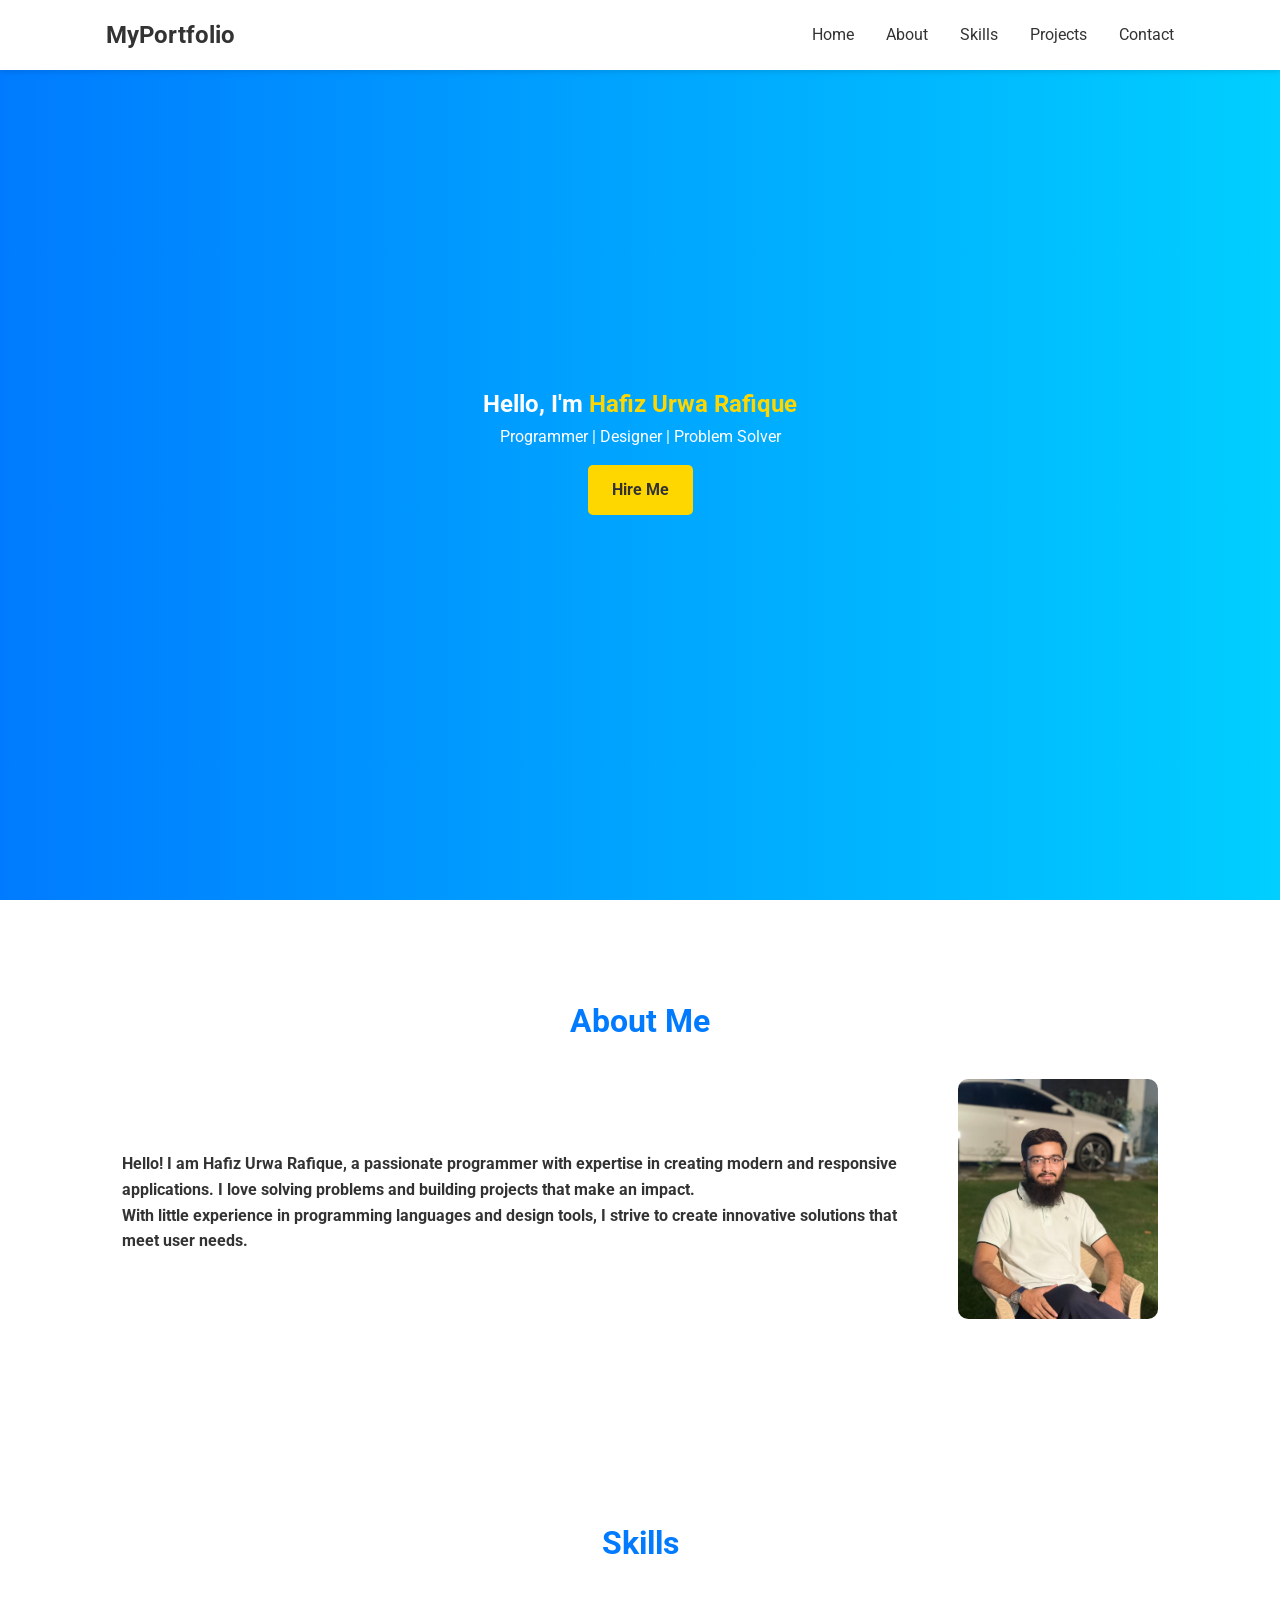
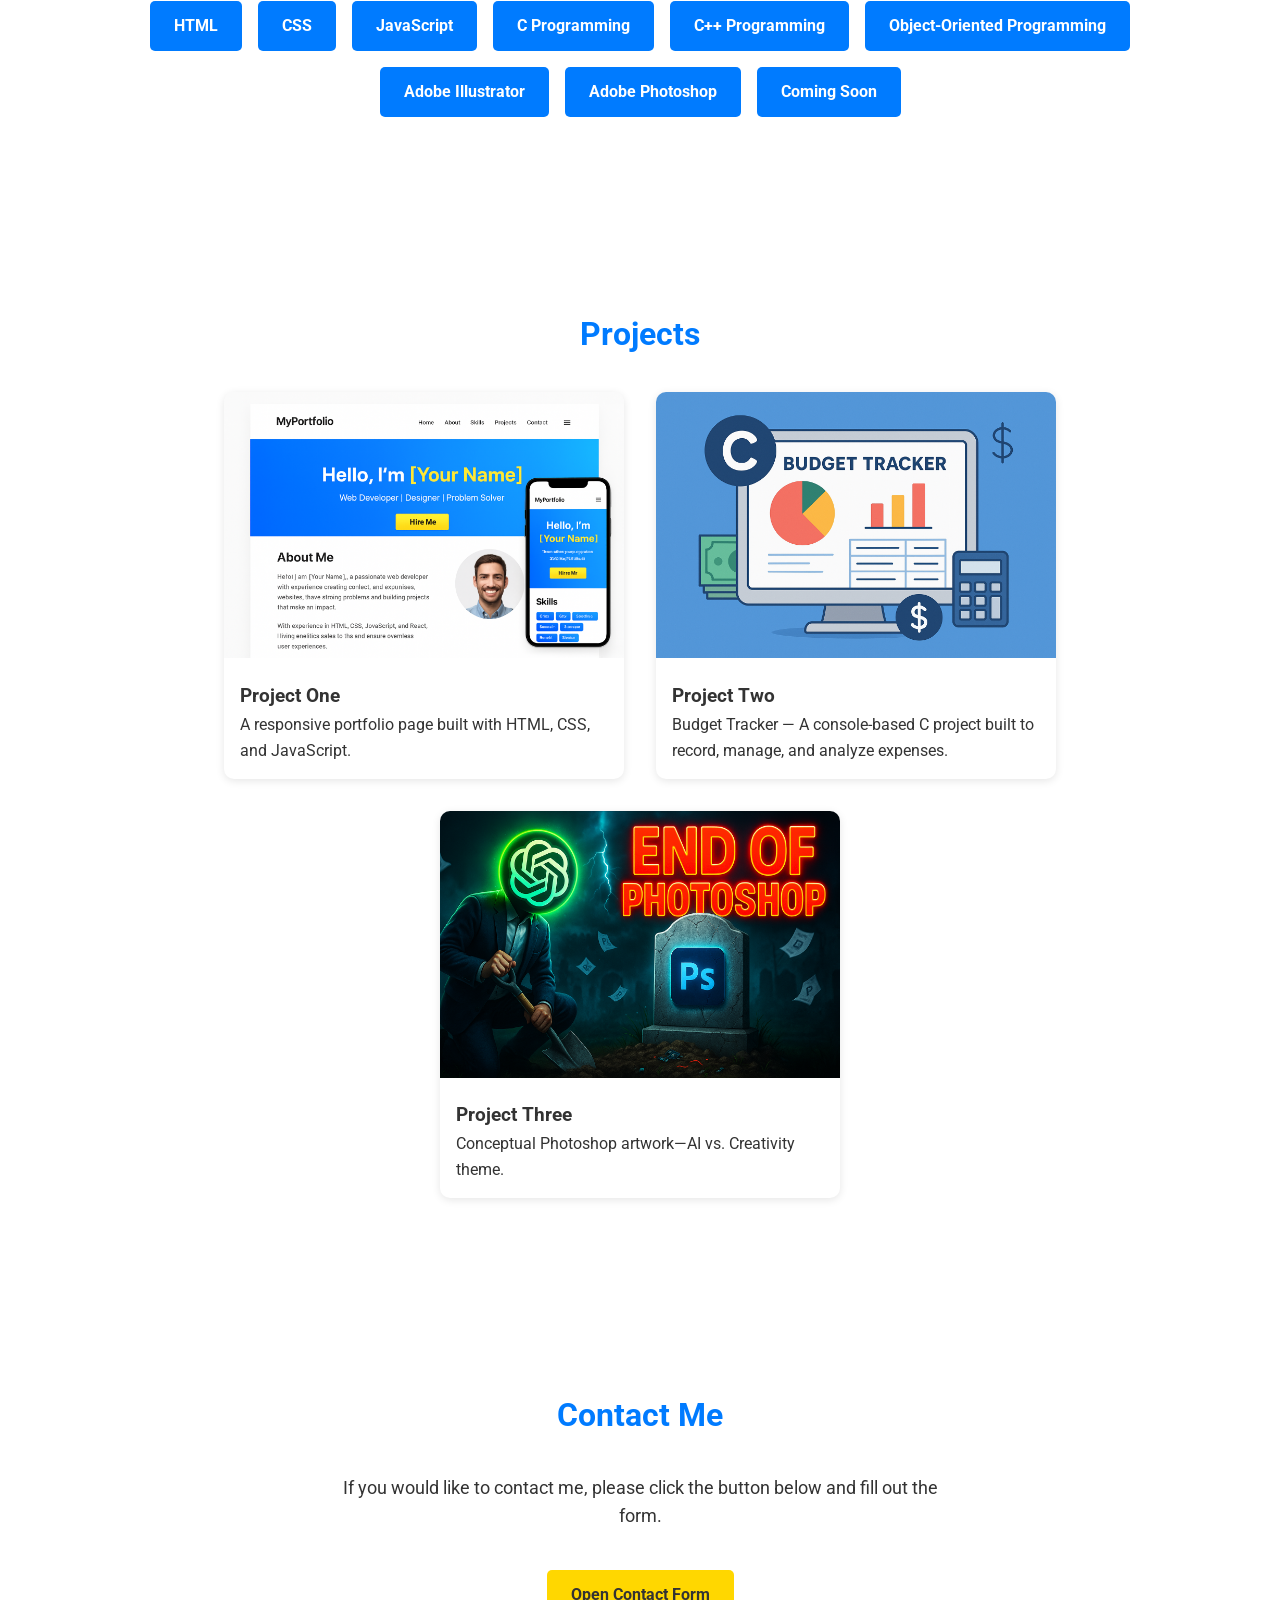
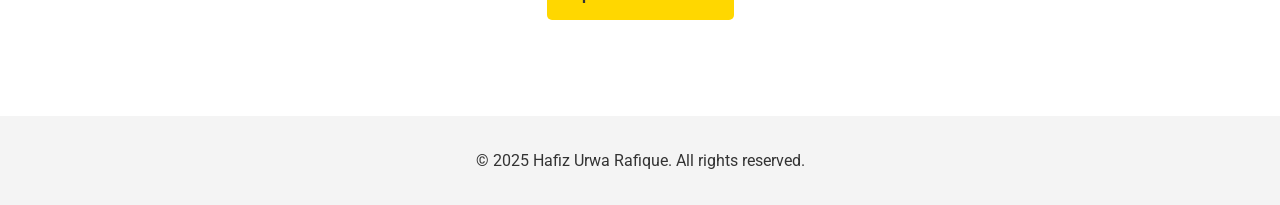
==== index.html @ f4ac1303 "Add files via upload" ====
<!DOCTYPE html>
<html lang="en">
<head>
<meta charset="UTF-8">
<meta name="viewport" content="width=device-width, initial-scale=1.0">
<title>My Portfolio</title>

<link rel="stylesheet" href="style.css">

<link href="https://fonts.googleapis.com/css2?family=Roboto:wght@400;700&display=swap" rel="stylesheet">

</head>
<body>

<header>
<nav>

<div class="logo">MyPortfolio</div>

<ul class="nav-links">
<li><a href="#home">Home</a></li>
<li><a href="#about">About</a></li>
<li><a href="#skills">Skills</a></li>
<li><a href="#projects">Projects</a></li>
<li><a href="#contact">Contact</a></li>
</ul>

<div class="hamburger">
<div></div>
<div></div>
<div></div>
</div>

</nav>
</header>


<section id="home" class="hero">

<div class="hero-content">

<h1>Hello, I'm <span>Hafiz Urwa Rafique</span></h1>

<p>Programmer | Designer | Problem Solver</p>

<a href="https://forms.gle/9fdmgHAtvNKxia2K9" target="_blank" class="btn">Hire Me</a>

</div>

</section>



<section id="about" class="section">

<h2>About Me</h2>

<div class="about-container">

<div class="about-text">

<p><b>Hello! I am Hafiz Urwa Rafique, a passionate programmer with expertise in creating modern and responsive applications. I love solving problems and building projects that make an impact.</b></p>

<p><b>With little experience in programming languages and design tools, I strive to create innovative solutions that meet user needs.</b></p>

</div>

<div class="about-image">

<img src="My pic.jpg" alt="Your Photo">

</div>

</div>

</section>



<section id="skills" class="section">

<h2>Skills</h2>

<div class="skills-container">

<div class="skill">HTML</div>
<div class="skill">CSS</div>
<div class="skill">JavaScript</div>
<div class="skill">C Programming</div>
<div class="skill">C++ Programming</div>
<div class="skill">Object-Oriented Programming</div>
<div class="skill">Adobe Illustrator</div>
<div class="skill">Adobe Photoshop</div>
<div class="skill">Coming Soon</div>

</div>

</section>



<section id="projects" class="section">

<h2>Projects</h2>

<div class="projects-container">

<div class="project-card">

<img src="project one.png" alt="Project 1">

<div class="project-info">

<h3>Project One</h3>

<p>A responsive portfolio page built with HTML, CSS, and JavaScript.</p>

</div>

</div>


<div class="project-card">

<img src="project two.png" alt="Project 2">

<div class="project-info">

<h3>Project Two</h3>

<p>Budget Tracker — A console-based C project built to record, manage, and analyze expenses.</p>

</div>

</div>


<div class="project-card">

<img src="End Of Photoshop.png" alt="Project 3">

<div class="project-info">

<h3>Project Three</h3>

<p>Conceptual Photoshop artwork—AI vs. Creativity theme.</p>

</div>

</div>

</div>

</section>



<section id="contact" class="section">

<h2>Contact Me</h2>

<div class="contact-container">

<p>If you would like to contact me, please click the button below and fill out the form.</p>

<a href="https://forms.gle/9fdmgHAtvNKxia2K9" target="_blank" class="btn">Open Contact Form</a>

</div>

</section>



<footer>

<p>&copy; 2025 Hafiz Urwa Rafique. All rights reserved.</p>

</footer>

<script src="script.js"></script>

</body>
</html>
---- style.css ----
*{
margin:0;
padding:0;
box-sizing:border-box;
scroll-behavior:smooth;
}

body{
font-family:'Roboto',sans-serif;
line-height:1.6;
color:#333;
}


header{
position:fixed;
width:100%;
background:#fff;
box-shadow:0 2px 5px rgba(0,0,0,0.1);
z-index:1000;
}

nav{
display:flex;
justify-content:space-between;
align-items:center;
max-width:1100px;
margin:auto;
padding:1rem;
}

.logo{
font-weight:bold;
font-size:1.5rem;
}

.nav-links{
list-style:none;
display:flex;
}

.nav-links li{
margin-left:2rem;
}

.nav-links a{
text-decoration:none;
color:#333;
transition:0.3s;
}

.nav-links a:hover{
color:#007BFF;
}



.hamburger{
display:none;
flex-direction:column;
cursor:pointer;
}

.hamburger div{
width:25px;
height:3px;
background:#333;
margin:4px;
}



.hero{
height:100vh;
background:linear-gradient(to right,#007BFF,#00CFFF);
display:flex;
justify-content:center;
align-items:center;
color:#fff;
text-align:center;
}

.hero h1 span{
color:#FFD700;
}

.btn{
display:inline-block;
margin-top:1rem;
padding:0.75rem 1.5rem;
background:#FFD700;
color:#333;
text-decoration:none;
font-weight:bold;
border-radius:5px;
transition:0.3s;
}

.btn:hover{
background:#FFC107;
}



.section{
padding:6rem 2rem;
max-width:1100px;
margin:auto;
}

.section h2{
text-align:center;
margin-bottom:2rem;
font-size:2rem;
color:#007BFF;
}



.about-container{
display:flex;
flex-wrap:wrap;
gap:2rem;
align-items:center;
}

.about-text{
flex:1;
}

.about-image img{
max-width:200px;
width:100%;
height:auto;
border-radius:10px;
}



.skills-container{
display:flex;
flex-wrap:wrap;
gap:1rem;
justify-content:center;
}

.skill{
background:#007BFF;
color:#fff;
padding:0.75rem 1.5rem;
border-radius:5px;
font-weight:bold;
}



.projects-container{
display:flex;
flex-wrap:wrap;
gap:2rem;
justify-content:center;
}

.project-card{
background:#fff;
border-radius:10px;
box-shadow:0 2px 8px rgba(0,0,0,0.1);
overflow:hidden;
max-width:400px;
transition:transform 0.3s;
}

.project-card:hover{
transform:translateY(-5px);
}

.project-card img{
width:100%;
}

.project-info{
padding:1rem;
}



.contact-container{
text-align:center;
max-width:600px;
margin:auto;
}

.contact-container p{
margin-bottom:1.5rem;
font-size:1.1rem;
}



footer{
text-align:center;
padding:2rem;
background:#f4f4f4;
}



@media(max-width:768px){

.about-container{
flex-direction:column;
}

.nav-links{
position:fixed;
right:-100%;
top:0;
height:100%;
background:#fff;
flex-direction:column;
width:60%;
padding-top:4rem;
transition:0.3s;
}

.nav-links li{
margin:2rem 0;
}

.nav-active{
right:0;
}

.hamburger{
display:flex;
}

}
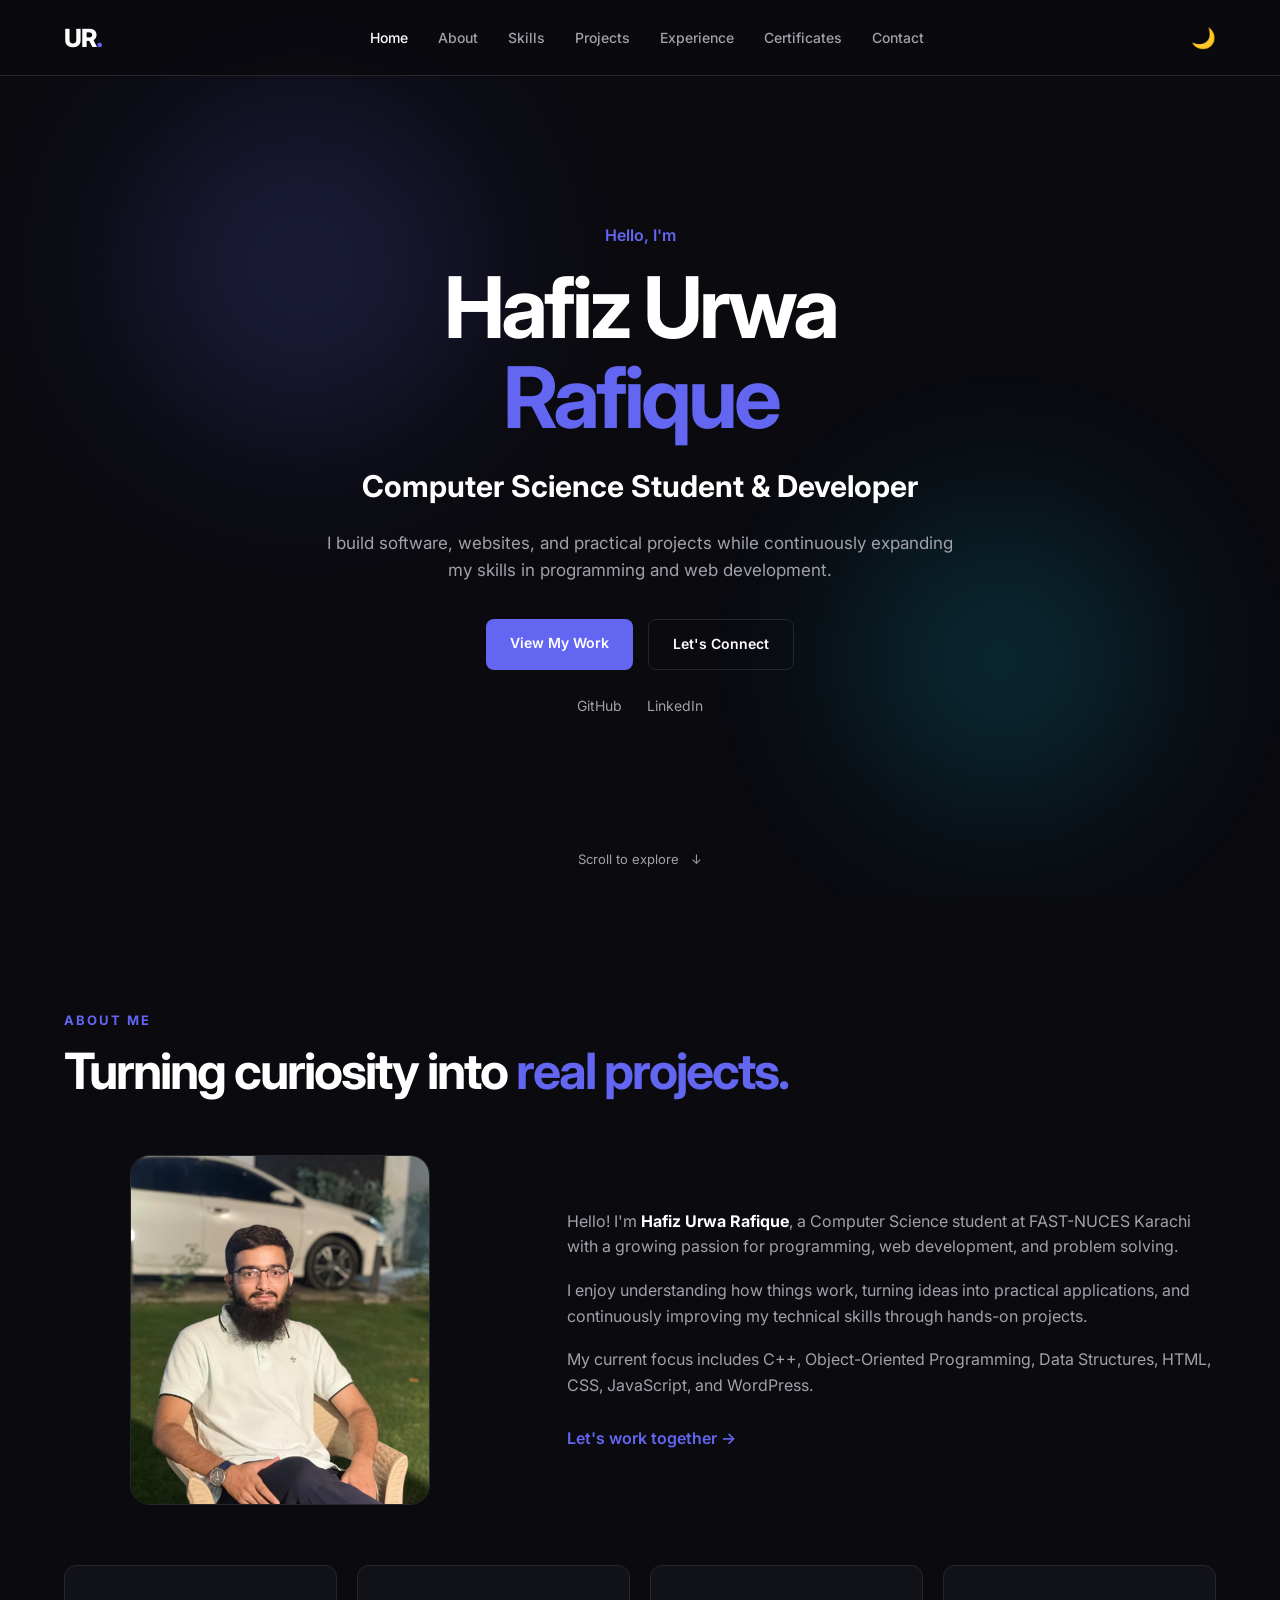
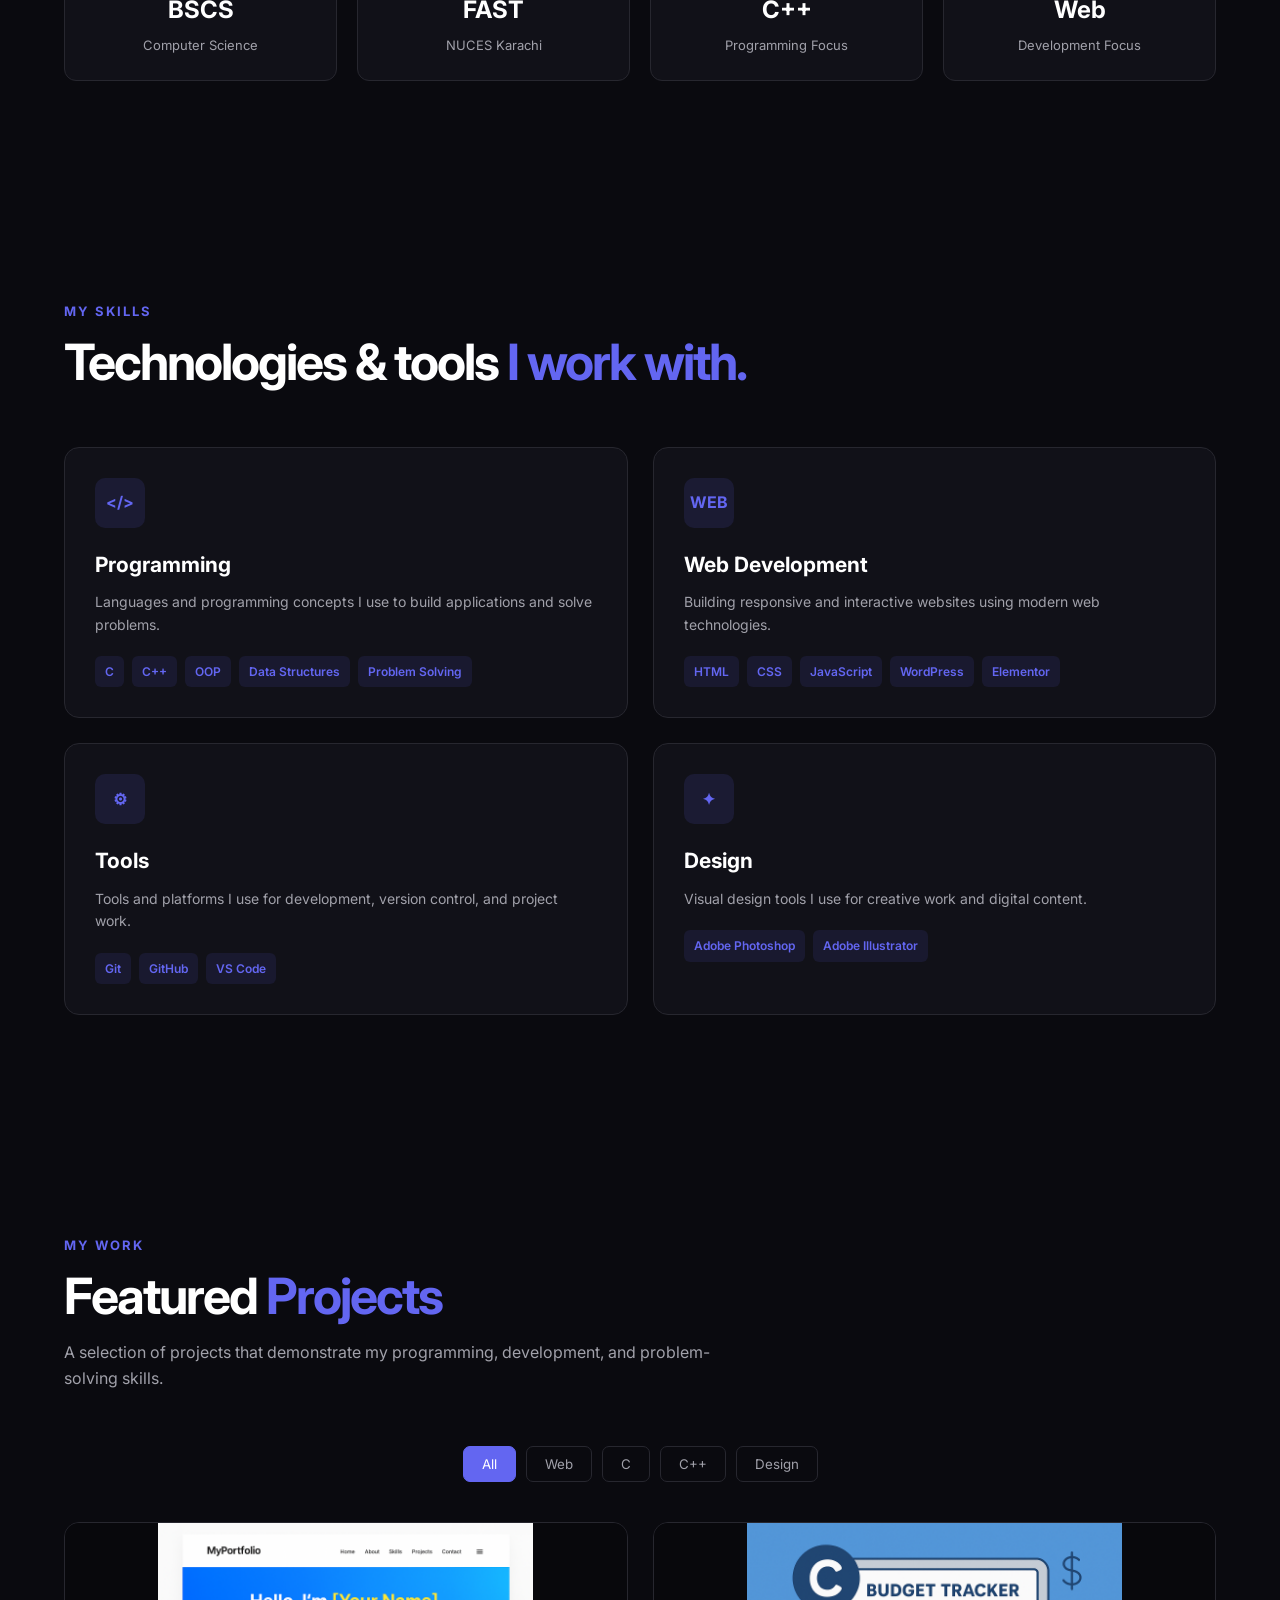
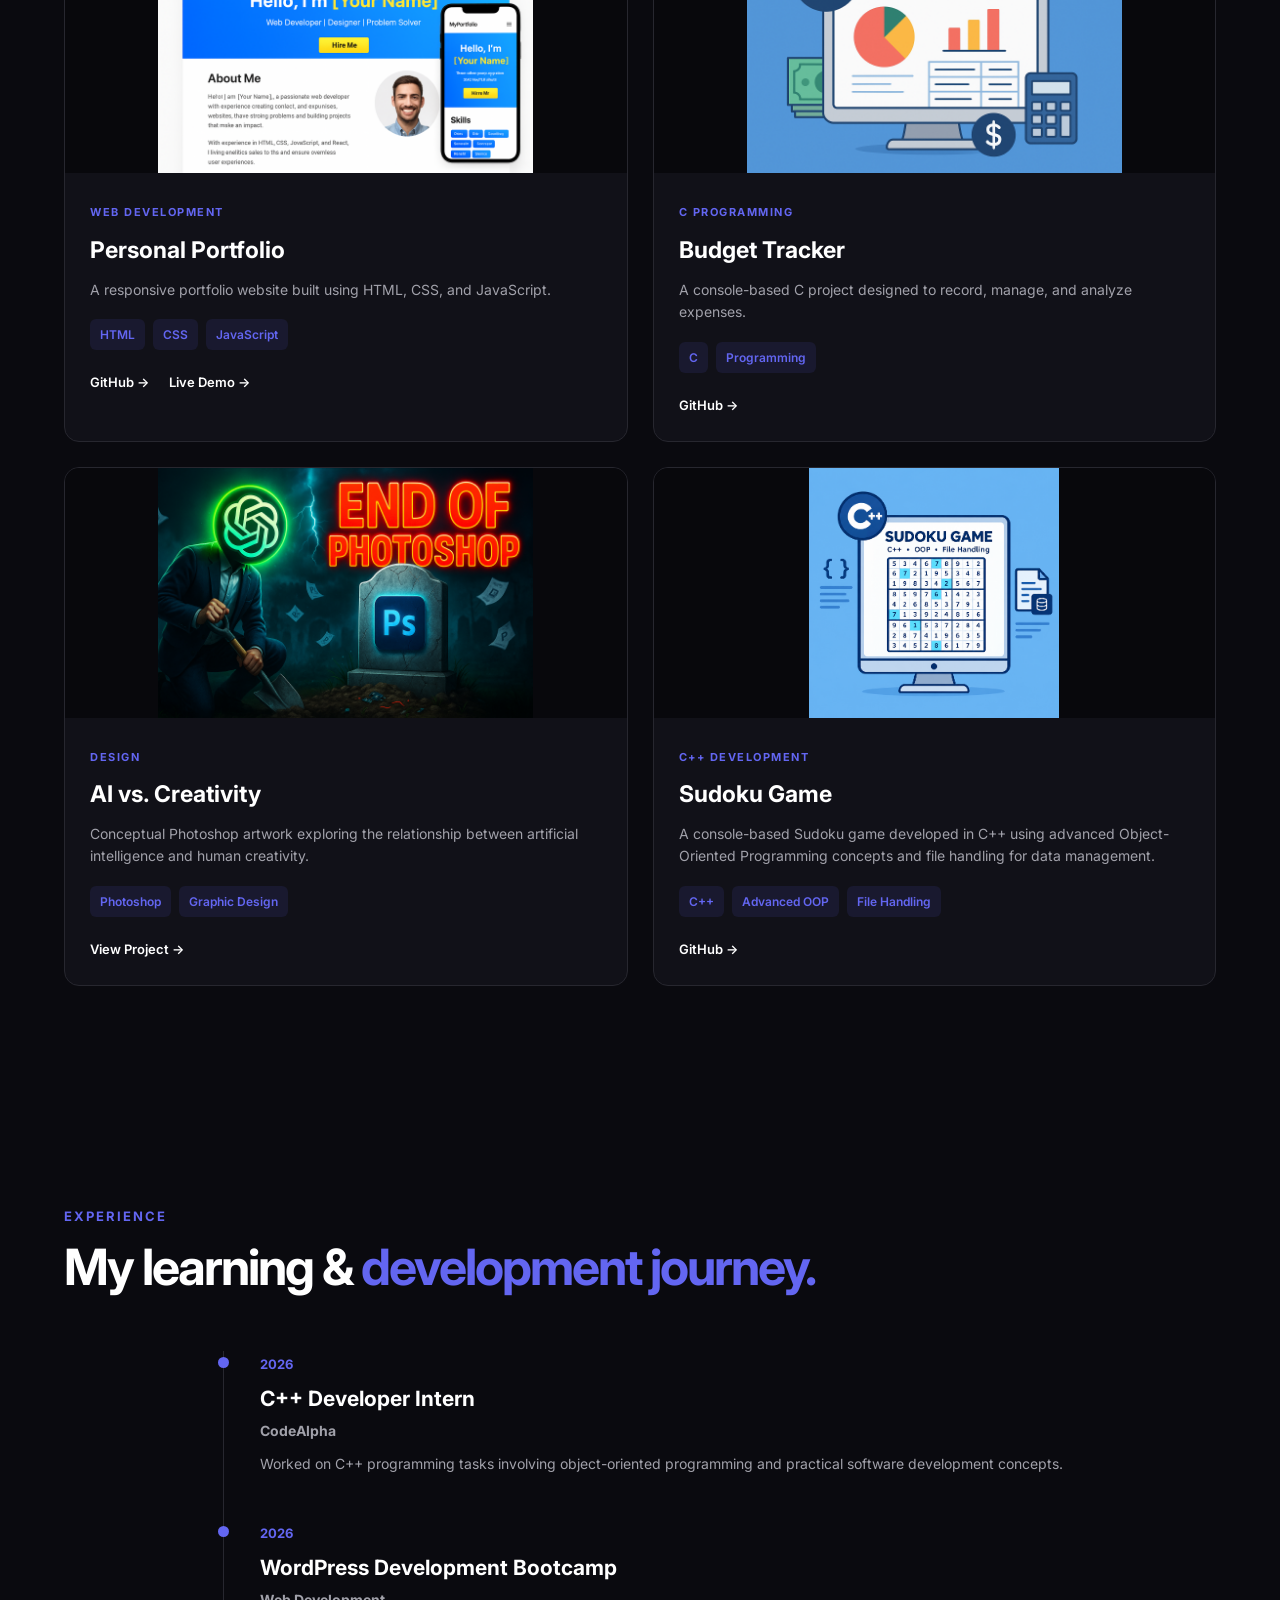
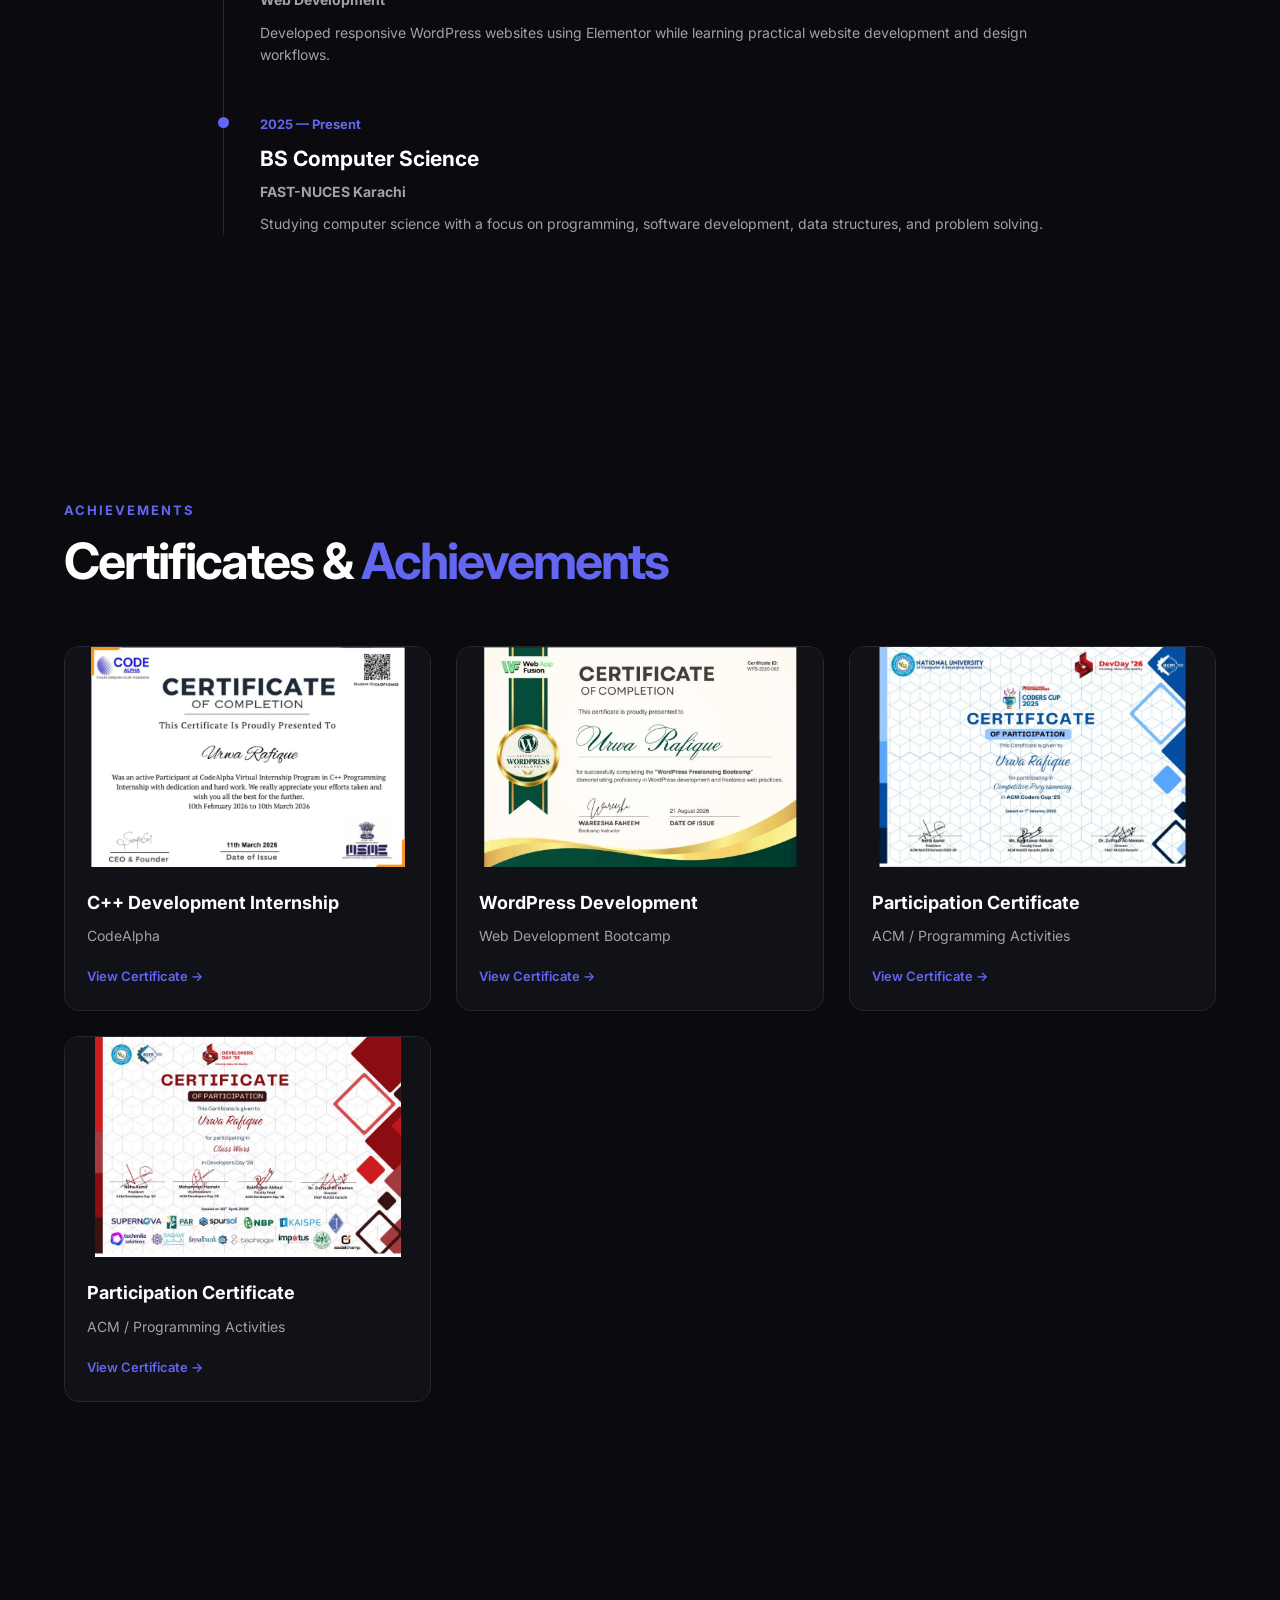
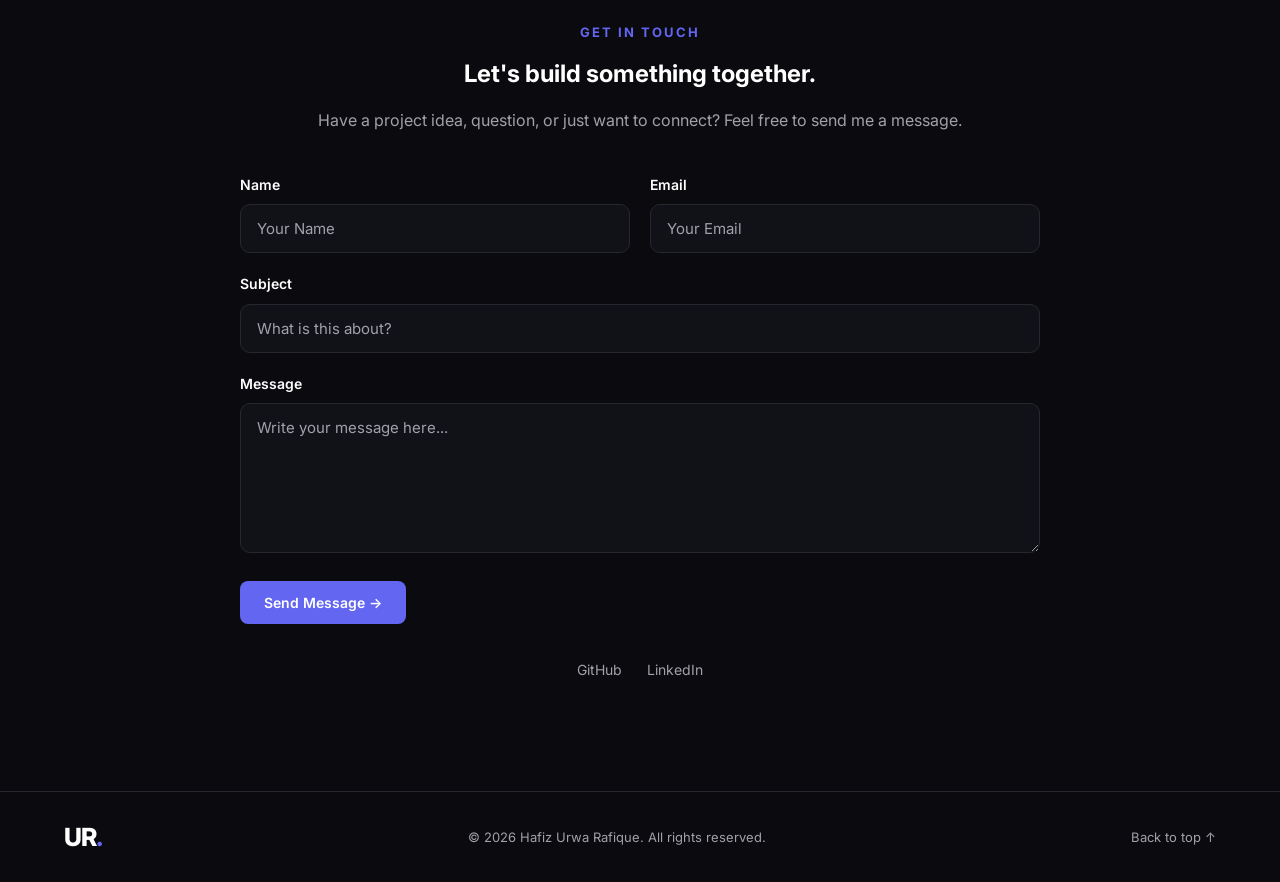
==== commit 27ca0254: "Update portfolio website" ====
--- a/index.html
+++ b/index.html
@@ -1,183 +1,1002 @@
-<!DOCTYPE html>
-<html lang="en">
-<head>
-<meta charset="UTF-8">
-<meta name="viewport" content="width=device-width, initial-scale=1.0">
-<title>My Portfolio</title>
-
-<link rel="stylesheet" href="style.css">
-
-<link href="https://fonts.googleapis.com/css2?family=Roboto:wght@400;700&display=swap" rel="stylesheet">
-
-</head>
-<body>
-
-<header>
-<nav>
-
-<div class="logo">MyPortfolio</div>
-
-<ul class="nav-links">
-<li><a href="#home">Home</a></li>
-<li><a href="#about">About</a></li>
-<li><a href="#skills">Skills</a></li>
-<li><a href="#projects">Projects</a></li>
-<li><a href="#contact">Contact</a></li>
-</ul>
-
-<div class="hamburger">
-<div></div>
-<div></div>
-<div></div>
-</div>
-
-</nav>
-</header>
-
-
-<section id="home" class="hero">
-
-<div class="hero-content">
-
-<h1>Hello, I'm <span>Hafiz Urwa Rafique</span></h1>
-
-<p>Programmer | Designer | Problem Solver</p>
-
-<a href="https://forms.gle/9fdmgHAtvNKxia2K9" target="_blank" class="btn">Hire Me</a>
-
-</div>
-
-</section>
-
-
-
-<section id="about" class="section">
-
-<h2>About Me</h2>
-
-<div class="about-container">
-
-<div class="about-text">
-
-<p><b>Hello! I am Hafiz Urwa Rafique, a passionate programmer with expertise in creating modern and responsive applications. I love solving problems and building projects that make an impact.</b></p>
-
-<p><b>With little experience in programming languages and design tools, I strive to create innovative solutions that meet user needs.</b></p>
-
-</div>
-
-<div class="about-image">
-
-<img src="My pic.jpg" alt="Your Photo">
-
-</div>
-
-</div>
-
-</section>
-
-
-
-<section id="skills" class="section">
-
-<h2>Skills</h2>
-
-<div class="skills-container">
-
-<div class="skill">HTML</div>
-<div class="skill">CSS</div>
-<div class="skill">JavaScript</div>
-<div class="skill">C Programming</div>
-<div class="skill">C++ Programming</div>
-<div class="skill">Object-Oriented Programming</div>
-<div class="skill">Adobe Illustrator</div>
-<div class="skill">Adobe Photoshop</div>
-<div class="skill">Coming Soon</div>
-
-</div>
-
-</section>
-
-
-
-<section id="projects" class="section">
-
-<h2>Projects</h2>
-
-<div class="projects-container">
-
-<div class="project-card">
-
-<img src="project one.png" alt="Project 1">
-
-<div class="project-info">
-
-<h3>Project One</h3>
-
-<p>A responsive portfolio page built with HTML, CSS, and JavaScript.</p>
-
-</div>
-
-</div>
-
-
-<div class="project-card">
-
-<img src="project two.png" alt="Project 2">
-
-<div class="project-info">
-
-<h3>Project Two</h3>
-
-<p>Budget Tracker — A console-based C project built to record, manage, and analyze expenses.</p>
-
-</div>
-
-</div>
-
-
-<div class="project-card">
-
-<img src="End Of Photoshop.png" alt="Project 3">
-
-<div class="project-info">
-
-<h3>Project Three</h3>
-
-<p>Conceptual Photoshop artwork—AI vs. Creativity theme.</p>
-
-</div>
-
-</div>
-
-</div>
-
-</section>
-
-
-
-<section id="contact" class="section">
-
-<h2>Contact Me</h2>
-
-<div class="contact-container">
-
-<p>If you would like to contact me, please click the button below and fill out the form.</p>
-
-<a href="https://forms.gle/9fdmgHAtvNKxia2K9" target="_blank" class="btn">Open Contact Form</a>
-
-</div>
-
-</section>
-
-
-
-<footer>
-
-<p>&copy; 2025 Hafiz Urwa Rafique. All rights reserved.</p>
-
-</footer>
-
-<script src="script.js"></script>
-
-</body>
+<!DOCTYPE html>
+
+<html lang="en">
+
+<head>
+    <meta charset="UTF-8">
+    <meta name="viewport" content="width=device-width, initial-scale=1.0">
+
+    <meta name="description"
+        content="Hafiz Urwa Rafique - Computer Science student, C++ developer, web developer, and problem solver.">
+
+    <meta name="author" content="Hafiz Urwa Rafique">
+
+    <title>Hafiz Urwa Rafique | Developer Portfolio</title>
+
+    <link rel="stylesheet" href="style.css">
+
+    <link
+        href="https://fonts.googleapis.com/css2?family=Inter:wght@400;500;600;700;800&display=swap"
+        rel="stylesheet">
+
+</head>
+
+<body>
+
+<header id="header">
+
+    <nav class="navbar">
+
+        <a href="#home" class="logo">
+            UR<span>.</span>
+        </a>
+
+        <ul class="nav-links">
+
+            <li>
+                <a href="#home" class="nav-link active">Home</a>
+            </li>
+
+            <li>
+                <a href="#about" class="nav-link">About</a>
+            </li>
+
+            <li>
+                <a href="#skills" class="nav-link">Skills</a>
+            </li>
+
+            <li>
+                <a href="#projects" class="nav-link">Projects</a>
+            </li>
+
+            <li>
+                <a href="#experience" class="nav-link">Experience</a>
+            </li>
+
+            <li>
+                <a href="#certificates" class="nav-link">Certificates</a>
+            </li>
+
+            <li>
+                <a href="#contact" class="nav-link">Contact</a>
+            </li>
+
+        </ul>
+
+        <div class="nav-actions">
+
+            <button class="theme-toggle" id="theme-toggle" aria-label="Toggle dark mode">
+                ◐
+            </button>
+
+            <div class="hamburger" id="hamburger">
+
+                <span></span>
+                <span></span>
+                <span></span>
+
+            </div>
+
+        </div>
+
+    </nav>
+
+</header>
+
+
+<main>
+
+    <section id="home" class="hero">
+
+        <div class="hero-background">
+
+            <div class="hero-circle circle-one"></div>
+            <div class="hero-circle circle-two"></div>
+
+        </div>
+
+        <div class="hero-content">
+
+            <p class="hero-greeting">
+                Hello, I'm
+            </p>
+
+            <h1>
+                Hafiz Urwa
+                <span>Rafique</span>
+            </h1>
+
+            <h2>
+                Computer Science Student & Developer
+            </h2>
+
+            <p class="hero-description">
+                I build software, websites, and practical projects while
+                continuously expanding my skills in programming and web development.
+            </p>
+
+            <div class="hero-buttons">
+
+                <a href="#projects" class="btn primary-btn">
+                    View My Work
+                </a>
+
+                <a href="#contact" class="btn secondary-btn">
+                    Let's Connect
+                </a>
+
+            </div>
+
+            <div class="social-links">
+
+                <a href="https://github.com/Urwa5618"
+                    target="_blank"
+                    rel="noopener noreferrer">
+                    GitHub
+                </a>
+
+                <a href="https://www.linkedin.com/in/urwa-rafique-8a2082397">
+                    LinkedIn
+                </a>
+
+            </div>
+
+        </div>
+
+        <a href="#about" class="scroll-down">
+            <span>Scroll to explore</span>
+            ↓
+        </a>
+
+    </section>
+
+
+    <section id="about" class="section about-section">
+
+        <div class="section-heading">
+
+            <p class="section-label">
+                ABOUT ME
+            </p>
+
+            <h2>
+                Turning curiosity into
+                <span>real projects.</span>
+            </h2>
+
+        </div>
+
+        <div class="about-container">
+
+            <div class="about-image">
+
+                <div class="image-frame">
+
+                    <img src="My pic.jpg"
+                        alt="Hafiz Urwa Rafique">
+
+                </div>
+
+            </div>
+
+            <div class="about-content">
+
+                <p>
+                    Hello! I'm <strong>Hafiz Urwa Rafique</strong>, a Computer Science
+                    student at FAST-NUCES Karachi with a growing passion for
+                    programming, web development, and problem solving.
+                </p>
+
+                <p>
+                    I enjoy understanding how things work, turning ideas into
+                    practical applications, and continuously improving my
+                    technical skills through hands-on projects.
+                </p>
+
+                <p>
+                    My current focus includes C++, Object-Oriented Programming,
+                    Data Structures, HTML, CSS, JavaScript, and WordPress.
+                </p>
+
+                <a href="#contact" class="text-link">
+                    Let's work together →
+                </a>
+
+            </div>
+
+        </div>
+
+
+        <div class="stats-container">
+
+            <div class="stat-card">
+
+                <h3>BSCS</h3>
+
+                <p>Computer Science</p>
+
+            </div>
+
+            <div class="stat-card">
+
+                <h3>FAST</h3>
+
+                <p>NUCES Karachi</p>
+
+            </div>
+
+            <div class="stat-card">
+
+                <h3>C++</h3>
+
+                <p>Programming Focus</p>
+
+            </div>
+
+            <div class="stat-card">
+
+                <h3>Web</h3>
+
+                <p>Development Focus</p>
+
+            </div>
+
+        </div>
+
+    </section>
+
+
+    <section id="skills" class="section skills-section">
+
+        <div class="section-heading">
+
+            <p class="section-label">
+                MY SKILLS
+            </p>
+
+            <h2>
+                Technologies & tools
+                <span>I work with.</span>
+            </h2>
+
+        </div>
+
+        <div class="skills-grid">
+
+            <div class="skill-category">
+
+                <div class="skill-icon">
+                    &lt;/&gt;
+                </div>
+
+                <h3>
+                    Programming
+                </h3>
+
+                <p>
+                    Languages and programming concepts I use to build
+                    applications and solve problems.
+                </p>
+
+                <div class="skill-tags">
+
+                    <span>C</span>
+                    <span>C++</span>
+                    <span>OOP</span>
+                    <span>Data Structures</span>
+                    <span>Problem Solving</span>
+
+                </div>
+
+            </div>
+
+
+            <div class="skill-category">
+
+                <div class="skill-icon">
+                    WEB
+                </div>
+
+                <h3>
+                    Web Development
+                </h3>
+
+                <p>
+                    Building responsive and interactive websites
+                    using modern web technologies.
+                </p>
+
+                <div class="skill-tags">
+
+                    <span>HTML</span>
+                    <span>CSS</span>
+                    <span>JavaScript</span>
+                    <span>WordPress</span>
+                    <span>Elementor</span>
+
+                </div>
+
+            </div>
+
+
+            <div class="skill-category">
+
+                <div class="skill-icon">
+                    ⚙
+                </div>
+
+                <h3>
+                    Tools
+                </h3>
+
+                <p>
+                    Tools and platforms I use for development,
+                    version control, and project work.
+                </p>
+
+                <div class="skill-tags">
+
+                    <span>Git</span>
+                    <span>GitHub</span>
+                    <span>VS Code</span>
+
+                </div>
+
+            </div>
+
+
+            <div class="skill-category">
+
+                <div class="skill-icon">
+                    ✦
+                </div>
+
+                <h3>
+                    Design
+                </h3>
+
+                <p>
+                    Visual design tools I use for creative work
+                    and digital content.
+                </p>
+
+                <div class="skill-tags">
+
+                    <span>Adobe Photoshop</span>
+                    <span>Adobe Illustrator</span>
+
+                </div>
+
+            </div>
+
+        </div>
+
+    </section>
+
+
+    <section id="projects" class="section projects-section">
+
+        <div class="section-heading">
+
+            <p class="section-label">
+                MY WORK
+            </p>
+
+            <h2>
+                Featured
+                <span>Projects</span>
+            </h2>
+
+            <p class="section-description">
+                A selection of projects that demonstrate my programming,
+                development, and problem-solving skills.
+            </p>
+
+        </div>
+
+        <div class="project-filter">
+
+            <button class="filter-btn active" data-filter="all">
+                All
+            </button>
+
+            <button class="filter-btn" data-filter="web">
+                Web
+            </button>
+
+            <button class="filter-btn" data-filter="c">
+                C
+            </button>
+
+            <button class="filter-btn" data-filter="cpp">
+                C++
+            </button>
+
+            <button class="filter-btn" data-filter="design">
+                Design
+            </button>
+
+        </div>
+
+        <div class="projects-container">
+
+            <article class="project-card" data-category="web">
+
+                <div class="project-image">
+
+                    <img src="project one.png"
+                        alt="Portfolio website project">
+
+                </div>
+
+                <div class="project-info">
+
+                    <span class="project-category">
+                        WEB DEVELOPMENT
+                    </span>
+
+                    <h3>
+                        Personal Portfolio
+                    </h3>
+
+                    <p>
+                        A responsive portfolio website built using
+                        HTML, CSS, and JavaScript.
+                    </p>
+
+                    <div class="project-tech">
+
+                        <span>HTML</span>
+                        <span>CSS</span>
+                        <span>JavaScript</span>
+
+                    </div>
+
+                    <div class="project-links">
+
+                        <a href="#" target="_blank">
+                            GitHub →
+                        </a>
+
+                        <a href="https://urwarafique-portfolio.vercel.app"
+                            target="_blank"
+                            rel="noopener noreferrer">
+                            Live Demo →
+                        </a>
+
+                    </div>
+
+                </div>
+
+            </article>
+
+
+            <article class="project-card" data-category="c">
+
+                <div class="project-image">
+
+                    <img src="project two.png"
+                        alt="Budget Tracker project">
+
+                </div>
+
+                <div class="project-info">
+
+                    <span class="project-category">
+                        C PROGRAMMING
+                    </span>
+
+                    <h3>
+                        Budget Tracker
+                    </h3>
+
+                    <p>
+                        A console-based C project designed to record,
+                        manage, and analyze expenses.
+                    </p>
+
+                    <div class="project-tech">
+
+                        <span>C</span>
+                        <span>Programming</span>
+
+                    </div>
+
+                    <div class="project-links">
+
+                        <a href="#" target="_blank">
+                            GitHub →
+                        </a>
+
+                    </div>
+
+                </div>
+
+            </article>
+
+
+            <article class="project-card" data-category="design">
+
+                <div class="project-image">
+
+                    <img src="End Of Photoshop.png"
+                        alt="AI versus Creativity Photoshop artwork">
+
+                </div>
+
+                <div class="project-info">
+
+                    <span class="project-category">
+                        DESIGN
+                    </span>
+
+                    <h3>
+                        AI vs. Creativity
+                    </h3>
+
+                    <p>
+                        Conceptual Photoshop artwork exploring the
+                        relationship between artificial intelligence
+                        and human creativity.
+                    </p>
+
+                    <div class="project-tech">
+
+                        <span>Photoshop</span>
+                        <span>Graphic Design</span>
+
+                    </div>
+
+                    <div class="project-links">
+
+                        <a href="#" target="_blank">
+                            View Project →
+                        </a>
+
+                    </div>
+
+                </div>
+
+            </article>
+
+
+            <article class="project-card" data-category="cpp">
+
+                <div class="project-image">
+
+                    <img src="Sudoku Game.png"
+                        alt="Sudoku Game C++ project">
+
+                </div>
+
+                <div class="project-info">
+
+                    <span class="project-category">
+                        C++ DEVELOPMENT
+                    </span>
+
+                    <h3>
+                        Sudoku Game
+                    </h3>
+
+                    <p>
+                        A console-based Sudoku game developed in C++
+                        using advanced Object-Oriented Programming
+                        concepts and file handling for data management.
+                    </p>
+
+                    <div class="project-tech">
+
+                        <span>C++</span>
+                        <span>Advanced OOP</span>
+                        <span>File Handling</span>
+
+                    </div>
+
+                    <div class="project-links">
+
+                        <a href="#" target="_blank">
+                            GitHub →
+                        </a>
+
+                    </div>
+
+                </div>
+
+            </article>
+
+        </div>
+
+    </section>
+
+
+    <section id="experience" class="section experience-section">
+
+        <div class="section-heading">
+
+            <p class="section-label">
+                EXPERIENCE
+            </p>
+
+            <h2>
+                My learning &
+                <span>development journey.</span>
+            </h2>
+
+        </div>
+
+        <div class="timeline">
+
+            <div class="timeline-item">
+
+                <div class="timeline-dot"></div>
+
+                <div class="timeline-content">
+
+                    <span class="timeline-date">
+                        2026
+                    </span>
+
+                    <h3>
+                        C++ Developer Intern
+                    </h3>
+
+                    <h4>
+                        CodeAlpha
+                    </h4>
+
+                    <p>
+                        Worked on C++ programming tasks involving
+                        object-oriented programming and practical
+                        software development concepts.
+                    </p>
+
+                </div>
+
+            </div>
+
+
+            <div class="timeline-item">
+
+                <div class="timeline-dot"></div>
+
+                <div class="timeline-content">
+
+                    <span class="timeline-date">
+                        2026
+                    </span>
+
+                    <h3>
+                        WordPress Development Bootcamp
+                    </h3>
+
+                    <h4>
+                        Web Development
+                    </h4>
+
+                    <p>
+                        Developed responsive WordPress websites using
+                        Elementor while learning practical website
+                        development and design workflows.
+                    </p>
+
+                </div>
+
+            </div>
+
+
+            <div class="timeline-item">
+
+                <div class="timeline-dot"></div>
+
+                <div class="timeline-content">
+
+                    <span class="timeline-date">
+                        2025 — Present
+                    </span>
+
+                    <h3>
+                        BS Computer Science
+                    </h3>
+
+                    <h4>
+                        FAST-NUCES Karachi
+                    </h4>
+
+                    <p>
+                        Studying computer science with a focus on
+                        programming, software development, data
+                        structures, and problem solving.
+                    </p>
+
+                </div>
+
+            </div>
+
+        </div>
+
+    </section>
+
+
+    <section id="certificates" class="section certificates-section">
+
+        <div class="section-heading">
+
+            <p class="section-label">
+                ACHIEVEMENTS
+            </p>
+
+            <h2>
+                Certificates &
+                <span>Achievements</span>
+            </h2>
+
+        </div>
+
+        <div class="certificates-container">
+
+            <div class="certificate-card">
+
+                <div class="certificate-image">
+
+                <img src="CodeAlpha Certificate.png" alt="C++ Development Internship Certificate">
+
+</div>
+
+                <div class="certificate-info">
+
+                    <h3>
+                        C++ Development Internship
+                    </h3>
+
+                    <p>
+                        CodeAlpha
+                    </p>
+
+                    <a href="#" target="_blank">
+                        View Certificate →
+                    </a>
+
+                </div>
+
+            </div>
+
+
+            <div class="certificate-card">
+
+                <div class="certificate-image">
+
+    <img src="WordPress Certificate.png"
+        alt="WordPress Development Certificate">
+
+</div>
+
+                <div class="certificate-info">
+
+                    <h3>
+                        WordPress Development
+                    </h3>
+
+                    <p>
+                        Web Development Bootcamp
+                    </p>
+
+                    <a href="#" target="_blank">
+                        View Certificate →
+                    </a>
+
+                </div>
+
+            </div>
+
+
+            <div class="certificate-card">
+                <div class="certificate-image">
+    <img src="ACM Certificate.png"
+        alt="ACM Competitive Programming Participation Certificate">
+</div>
+                <div class="certificate-info">
+
+                    <h3>
+                        Participation Certificate
+                    </h3>
+
+                    <p>
+                        ACM / Programming Activities
+                    </p>
+
+                    <a href="#" target="_blank">
+                        View Certificate →
+                    </a>
+
+                </div>
+
+            </div>
+
+            <div class="certificate-card">
+                <div class="certificate-image">
+    <img src="ACM Certificate CodersCup.png"
+        alt="ACM Competitive Programming Participation Certificate">
+</div>
+                <div class="certificate-info">
+
+                    <h3>
+                        Participation Certificate
+                    </h3>
+
+                    <p>
+                        ACM / Programming Activities
+                    </p>
+
+                    <a href="#" target="_blank">
+                        View Certificate →
+                    </a>
+
+                </div>
+
+            </div>
+
+        </div>
+
+        
+
+    </section>
+
+
+    <section id="contact" class="section contact-section">
+
+        <div class="contact-container">
+
+            <p class="section-label">
+                GET IN TOUCH
+            </p>
+
+            <h2>
+                Let's build something
+                <span>together.</span>
+            </h2>
+
+            <p>
+                Have a project idea, question, or just want to connect?
+                Feel free to send me a message.
+            </p>
+
+
+            <form class="contact-form" id="contact-form">
+
+                <input type="hidden"
+                    name="access_key"
+                    value="521e0900-1fb8-4f1e-a5d3-4640dff838f9">
+
+                <input type="hidden"
+                    name="subject"
+                    value="New Message from Portfolio">
+
+                <input type="checkbox"
+                    name="botcheck"
+                    style="display: none;">
+
+
+                <div class="form-row">
+
+                    <div class="form-group">
+
+                        <label for="name">
+                            Name
+                        </label>
+
+                        <input
+                            type="text"
+                            id="name"
+                            name="name"
+                            placeholder="Your Name"
+                            required>
+
+                    </div>
+
+
+                    <div class="form-group">
+
+                        <label for="email">
+                            Email
+                        </label>
+
+                        <input
+                            type="email"
+                            id="email"
+                            name="email"
+                            placeholder="Your Email"
+                            required>
+
+                    </div>
+
+                </div>
+
+
+                <div class="form-group">
+
+                    <label for="subject">
+                        Subject
+                    </label>
+
+                    <input
+                        type="text"
+                        id="subject"
+                        name="message_subject"
+                        placeholder="What is this about?"
+                        required>
+
+                </div>
+
+
+                <div class="form-group">
+
+                    <label for="message">
+                        Message
+                    </label>
+
+                    <textarea
+                        id="message"
+                        name="message"
+                        rows="6"
+                        placeholder="Write your message here..."
+                        required></textarea>
+
+                </div>
+
+
+                <button type="submit" class="btn primary-btn">
+                    Send Message →
+                </button>
+
+            </form>
+
+
+            <div class="contact-links">
+
+                <a href="https://github.com/Urwa5618"
+                    target="_blank"
+                    rel="noopener noreferrer">
+                    GitHub
+                </a>
+
+                <a href="https://www.linkedin.com/in/urwa-rafique-8a2082397"
+                    target="_blank">
+                    LinkedIn
+                </a>
+
+            </div>
+
+        </div>
+
+    </section>
+
+</main>
+
+
+<footer>
+
+    <div class="footer-content">
+
+        <a href="#home" class="logo">
+            UR<span>.</span>
+        </a>
+
+        <p>
+            © 2026 Hafiz Urwa Rafique. All rights reserved.
+        </p>
+
+        <a href="#home" class="back-to-top">
+            Back to top ↑
+        </a>
+
+    </div>
+
+</footer>
+
+
+<script src="script.js"></script>
+
+</body>
+
 </html>
--- a/style.css
+++ b/style.css
@@ -1,238 +1,886 @@
-*{
-margin:0;
-padding:0;
-box-sizing:border-box;
-scroll-behavior:smooth;
-}
-
-body{
-font-family:'Roboto',sans-serif;
-line-height:1.6;
-color:#333;
-}
-
-
-header{
-position:fixed;
-width:100%;
-background:#fff;
-box-shadow:0 2px 5px rgba(0,0,0,0.1);
-z-index:1000;
-}
-
-nav{
-display:flex;
-justify-content:space-between;
-align-items:center;
-max-width:1100px;
-margin:auto;
-padding:1rem;
-}
-
-.logo{
-font-weight:bold;
-font-size:1.5rem;
-}
-
-.nav-links{
-list-style:none;
-display:flex;
-}
-
-.nav-links li{
-margin-left:2rem;
-}
-
-.nav-links a{
-text-decoration:none;
-color:#333;
-transition:0.3s;
-}
-
-.nav-links a:hover{
-color:#007BFF;
-}
-
-
-
-.hamburger{
-display:none;
-flex-direction:column;
-cursor:pointer;
-}
-
-.hamburger div{
-width:25px;
-height:3px;
-background:#333;
-margin:4px;
-}
-
-
-
-.hero{
-height:100vh;
-background:linear-gradient(to right,#007BFF,#00CFFF);
-display:flex;
-justify-content:center;
-align-items:center;
-color:#fff;
-text-align:center;
-}
-
-.hero h1 span{
-color:#FFD700;
-}
-
-.btn{
-display:inline-block;
-margin-top:1rem;
-padding:0.75rem 1.5rem;
-background:#FFD700;
-color:#333;
-text-decoration:none;
-font-weight:bold;
-border-radius:5px;
-transition:0.3s;
-}
-
-.btn:hover{
-background:#FFC107;
-}
-
-
-
-.section{
-padding:6rem 2rem;
-max-width:1100px;
-margin:auto;
-}
-
-.section h2{
-text-align:center;
-margin-bottom:2rem;
-font-size:2rem;
-color:#007BFF;
-}
-
-
-
-.about-container{
-display:flex;
-flex-wrap:wrap;
-gap:2rem;
-align-items:center;
-}
-
-.about-text{
-flex:1;
-}
-
-.about-image img{
-max-width:200px;
-width:100%;
-height:auto;
-border-radius:10px;
-}
-
-
-
-.skills-container{
-display:flex;
-flex-wrap:wrap;
-gap:1rem;
-justify-content:center;
-}
-
-.skill{
-background:#007BFF;
-color:#fff;
-padding:0.75rem 1.5rem;
-border-radius:5px;
-font-weight:bold;
-}
-
-
-
-.projects-container{
-display:flex;
-flex-wrap:wrap;
-gap:2rem;
-justify-content:center;
-}
-
-.project-card{
-background:#fff;
-border-radius:10px;
-box-shadow:0 2px 8px rgba(0,0,0,0.1);
-overflow:hidden;
-max-width:400px;
-transition:transform 0.3s;
-}
-
-.project-card:hover{
-transform:translateY(-5px);
-}
-
-.project-card img{
-width:100%;
-}
-
-.project-info{
-padding:1rem;
-}
-
-
-
-.contact-container{
-text-align:center;
-max-width:600px;
-margin:auto;
-}
-
-.contact-container p{
-margin-bottom:1.5rem;
-font-size:1.1rem;
-}
-
-
-
-footer{
-text-align:center;
-padding:2rem;
-background:#f4f4f4;
-}
-
-
-
-@media(max-width:768px){
-
-.about-container{
-flex-direction:column;
-}
-
-.nav-links{
-position:fixed;
-right:-100%;
-top:0;
-height:100%;
-background:#fff;
-flex-direction:column;
-width:60%;
-padding-top:4rem;
-transition:0.3s;
-}
-
-.nav-links li{
-margin:2rem 0;
-}
-
-.nav-active{
-right:0;
-}
-
-.hamburger{
-display:flex;
-}
-
+:root {
+    --bg-color: #0a0a0f;
+    --card-bg: #111118;
+    --text-primary: #ffffff;
+    --text-secondary: #a1a1aa;
+    --accent-color: #6366f1;
+    --accent-hover: #818cf8;
+    --border-color: #27272f;
+    --nav-bg: rgba(10, 10, 15, 0.85);
+}
+
+* {
+    margin: 0;
+    padding: 0;
+    box-sizing: border-box;
+}
+
+html {
+    scroll-behavior: smooth;
+}
+
+body {
+    font-family: "Inter", sans-serif;
+    background: var(--bg-color);
+    color: var(--text-primary);
+    line-height: 1.6;
+    transition: 0.3s ease;
+}
+
+body.light-mode {
+    --bg-color: #f7f7fb;
+    --card-bg: #ffffff;
+    --text-primary: #18181b;
+    --text-secondary: #52525b;
+    --accent-color: #4f46e5;
+    --accent-hover: #4338ca;
+    --border-color: #e4e4e7;
+    --nav-bg: rgba(247, 247, 251, 0.9);
+}
+
+a {
+    text-decoration: none;
+    color: inherit;
+}
+
+button,
+input,
+textarea {
+    font-family: inherit;
+}
+
+header {
+    position: fixed;
+    top: 0;
+    left: 0;
+    width: 100%;
+    z-index: 1000;
+    background: var(--nav-bg);
+    backdrop-filter: blur(15px);
+    border-bottom: 1px solid var(--border-color);
+}
+
+.navbar {
+    width: 90%;
+    max-width: 1200px;
+    margin: auto;
+    height: 75px;
+    display: flex;
+    align-items: center;
+    justify-content: space-between;
+}
+
+.logo {
+    font-size: 25px;
+    font-weight: 800;
+    letter-spacing: -1px;
+}
+
+.logo span {
+    color: var(--accent-color);
+}
+
+.nav-links {
+    list-style: none;
+    display: flex;
+    align-items: center;
+    gap: 30px;
+}
+
+.nav-links a {
+    color: var(--text-secondary);
+    font-size: 14px;
+    font-weight: 500;
+    transition: 0.3s ease;
+}
+
+.nav-links a:hover,
+.nav-links a.active {
+    color: var(--text-primary);
+}
+
+.nav-actions {
+    display: flex;
+    align-items: center;
+    gap: 18px;
+}
+
+.theme-toggle {
+    border: none;
+    background: transparent;
+    color: var(--text-primary);
+    font-size: 20px;
+    cursor: pointer;
+}
+
+.hamburger {
+    display: none;
+    cursor: pointer;
+}
+
+.hamburger span {
+    display: block;
+    width: 25px;
+    height: 2px;
+    margin: 5px 0;
+    background: var(--text-primary);
+}
+
+.hero {
+    min-height: 100vh;
+    position: relative;
+    display: flex;
+    align-items: center;
+    justify-content: center;
+    text-align: center;
+    overflow: hidden;
+    padding: 100px 20px 60px;
+}
+
+.hero-background {
+    position: absolute;
+    inset: 0;
+    overflow: hidden;
+    pointer-events: none;
+}
+
+.hero-circle {
+    position: absolute;
+    border-radius: 50%;
+    filter: blur(80px);
+    opacity: 0.18;
+}
+
+.circle-one {
+    width: 350px;
+    height: 350px;
+    background: var(--accent-color);
+    top: 10%;
+    left: 10%;
+}
+
+.circle-two {
+    width: 300px;
+    height: 300px;
+    background: #06b6d4;
+    bottom: 10%;
+    right: 10%;
+}
+
+.hero-content {
+    position: relative;
+    z-index: 2;
+    max-width: 850px;
+}
+
+.hero-greeting {
+    color: var(--accent-color);
+    font-size: 16px;
+    font-weight: 600;
+    margin-bottom: 15px;
+}
+
+.hero h1 {
+    font-size: clamp(45px, 8vw, 85px);
+    line-height: 1.05;
+    letter-spacing: -4px;
+    margin-bottom: 20px;
+}
+
+.hero h1 span {
+    display: block;
+    color: var(--accent-color);
+}
+
+.hero h2 {
+    font-size: clamp(20px, 3vw, 30px);
+    margin-bottom: 20px;
+}
+
+.hero-description {
+    max-width: 650px;
+    margin: auto;
+    color: var(--text-secondary);
+    font-size: 17px;
+}
+
+.hero-buttons {
+    display: flex;
+    justify-content: center;
+    gap: 15px;
+    margin-top: 35px;
+}
+
+.btn {
+    display: inline-block;
+    padding: 13px 24px;
+    border-radius: 8px;
+    font-size: 14px;
+    font-weight: 600;
+    transition: 0.3s ease;
+}
+
+.primary-btn {
+    background: var(--accent-color);
+    color: #ffffff;
+}
+
+.primary-btn:hover {
+    background: var(--accent-hover);
+    transform: translateY(-2px);
+}
+
+.secondary-btn {
+    border: 1px solid var(--border-color);
+    color: var(--text-primary);
+}
+
+.secondary-btn:hover {
+    border-color: var(--accent-color);
+    color: var(--accent-color);
+}
+
+.social-links {
+    display: flex;
+    justify-content: center;
+    gap: 25px;
+    margin-top: 25px;
+}
+
+.social-links a {
+    color: var(--text-secondary);
+    font-size: 14px;
+    transition: 0.3s ease;
+}
+
+.social-links a:hover {
+    color: var(--accent-color);
+}
+
+.scroll-down {
+    position: absolute;
+    bottom: 30px;
+    color: var(--text-secondary);
+    font-size: 13px;
+}
+
+.scroll-down span {
+    margin-right: 8px;
+}
+
+.section {
+    width: 90%;
+    max-width: 1200px;
+    margin: auto;
+    padding: 110px 0;
+}
+
+.section-heading {
+    margin-bottom: 55px;
+}
+
+.section-label {
+    color: var(--accent-color);
+    font-size: 13px;
+    font-weight: 700;
+    letter-spacing: 2px;
+    margin-bottom: 12px;
+}
+
+.section-heading h2 {
+    font-size: clamp(32px, 5vw, 50px);
+    line-height: 1.15;
+    letter-spacing: -2px;
+}
+
+.section-heading h2 span {
+    color: var(--accent-color);
+}
+
+.section-description {
+    max-width: 650px;
+    color: var(--text-secondary);
+    margin-top: 15px;
+}
+
+.about-container {
+    display: grid;
+    grid-template-columns: 0.8fr 1.2fr;
+    gap: 70px;
+    align-items: center;
+}
+
+.about-image {
+    display: flex;
+    justify-content: center;
+}
+
+.image-frame {
+    width: 300px;
+    height: 350px;
+    border-radius: 20px;
+    overflow: hidden;
+    border: 1px solid var(--border-color);
+    background: var(--card-bg);
+}
+
+.image-frame img {
+    width: 100%;
+    height: 100%;
+    object-fit: cover;
+}
+
+.about-content p {
+    color: var(--text-secondary);
+    margin-bottom: 18px;
+}
+
+.about-content strong {
+    color: var(--text-primary);
+}
+
+.text-link {
+    display: inline-block;
+    margin-top: 10px;
+    color: var(--accent-color);
+    font-weight: 600;
+}
+
+.stats-container {
+    display: grid;
+    grid-template-columns: repeat(4, 1fr);
+    gap: 20px;
+    margin-top: 60px;
+}
+
+.stat-card {
+    padding: 25px;
+    background: var(--card-bg);
+    border: 1px solid var(--border-color);
+    border-radius: 12px;
+    text-align: center;
+}
+
+.stat-card h3 {
+    font-size: 24px;
+    margin-bottom: 5px;
+}
+
+.stat-card p {
+    color: var(--text-secondary);
+    font-size: 13px;
+}
+
+.skills-grid {
+    display: grid;
+    grid-template-columns: repeat(2, 1fr);
+    gap: 25px;
+}
+
+.skill-category {
+    padding: 30px;
+    background: var(--card-bg);
+    border: 1px solid var(--border-color);
+    border-radius: 15px;
+    transition: 0.3s ease;
+}
+
+.skill-category:hover {
+    transform: translateY(-5px);
+    border-color: var(--accent-color);
+}
+
+.skill-icon {
+    width: 50px;
+    height: 50px;
+    display: flex;
+    align-items: center;
+    justify-content: center;
+    background: rgba(99, 102, 241, 0.12);
+    color: var(--accent-color);
+    border-radius: 10px;
+    font-weight: 700;
+    margin-bottom: 20px;
+}
+
+.skill-category h3 {
+    font-size: 21px;
+    margin-bottom: 10px;
+}
+
+.skill-category p {
+    color: var(--text-secondary);
+    font-size: 14px;
+    margin-bottom: 20px;
+}
+
+.skill-tags,
+.project-tech {
+    display: flex;
+    flex-wrap: wrap;
+    gap: 8px;
+}
+
+.skill-tags span,
+.project-tech span {
+    padding: 6px 10px;
+    border-radius: 6px;
+    background: rgba(99, 102, 241, 0.1);
+    color: var(--accent-color);
+    font-size: 12px;
+    font-weight: 600;
+}
+
+.project-filter {
+    display: flex;
+    flex-wrap: wrap;
+    justify-content: center;
+    gap: 10px;
+    margin-bottom: 40px;
+}
+
+.filter-btn {
+    padding: 9px 18px;
+    border-radius: 7px;
+    border: 1px solid var(--border-color);
+    background: transparent;
+    color: var(--text-secondary);
+    cursor: pointer;
+    transition: 0.3s ease;
+}
+
+.filter-btn:hover,
+.filter-btn.active {
+    background: var(--accent-color);
+    border-color: var(--accent-color);
+    color: #ffffff;
+}
+
+.projects-container {
+    display: grid;
+    grid-template-columns: repeat(2, 1fr);
+    gap: 25px;
+}
+
+.project-card {
+    background: var(--card-bg);
+    border: 1px solid var(--border-color);
+    border-radius: 15px;
+    overflow: hidden;
+    transition: 0.3s ease;
+}
+
+.project-card:hover {
+    transform: translateY(-5px);
+    border-color: var(--accent-color);
+}
+
+.project-image {
+    width: 100%;
+    height: 250px;
+    background: #08080c;
+    overflow: hidden;
+}
+
+.project-image img {
+    width: 100%;
+    height: 100%;
+    object-fit: contain;
+    object-position: center;
+    display: block;
+}
+
+.project-info {
+    padding: 25px;
+}
+
+.project-category {
+    color: var(--accent-color);
+    font-size: 11px;
+    font-weight: 700;
+    letter-spacing: 1.5px;
+}
+
+.project-info h3 {
+    font-size: 23px;
+    margin: 8px 0 10px;
+}
+
+.project-info p {
+    color: var(--text-secondary);
+    font-size: 14px;
+    margin-bottom: 18px;
+}
+
+.project-links {
+    display: flex;
+    gap: 20px;
+    margin-top: 22px;
+}
+
+.project-links a {
+    color: var(--text-primary);
+    font-size: 13px;
+    font-weight: 600;
+    transition: 0.3s ease;
+}
+
+.project-links a:hover {
+    color: var(--accent-color);
+}
+
+.timeline {
+    position: relative;
+    max-width: 850px;
+    margin: auto;
+}
+
+.timeline::before {
+    content: "";
+    position: absolute;
+    left: 8px;
+    top: 0;
+    bottom: 0;
+    width: 1px;
+    background: var(--border-color);
+}
+
+.timeline-item {
+    position: relative;
+    padding-left: 45px;
+    margin-bottom: 45px;
+}
+
+.timeline-dot {
+    position: absolute;
+    left: 3px;
+    top: 6px;
+    width: 11px;
+    height: 11px;
+    border-radius: 50%;
+    background: var(--accent-color);
+}
+
+.timeline-date {
+    color: var(--accent-color);
+    font-size: 13px;
+    font-weight: 700;
+}
+
+.timeline-content h3 {
+    font-size: 21px;
+    margin-top: 5px;
+}
+
+.timeline-content h4 {
+    color: var(--text-secondary);
+    font-size: 14px;
+    margin: 5px 0 10px;
+}
+
+.timeline-content p {
+    color: var(--text-secondary);
+    font-size: 14px;
+}
+
+.certificates-container {
+    display: grid;
+    grid-template-columns: repeat(3, 1fr);
+    gap: 25px;
+}
+
+.certificate-image {
+    width: 100%;
+    height: 220px;
+    overflow: hidden;
+    background: #111118;
+}
+
+.certificate-image img {
+    width: 100%;
+    height: 100%;
+    object-fit: contain;
+    object-position: center;
+    display: block;
+}
+
+.certificate-card {
+    background: var(--card-bg);
+    border: 1px solid var(--border-color);
+    border-radius: 15px;
+    overflow: hidden;
+}
+
+.certificate-placeholder {
+    height: 180px;
+    display: flex;
+    align-items: center;
+    justify-content: center;
+    background: #171720;
+    color: var(--text-secondary);
+    font-size: 14px;
+    font-weight: 700;
+    letter-spacing: 2px;
+}
+
+.certificate-info {
+    padding: 22px;
+}
+
+.certificate-info h3 {
+    font-size: 18px;
+    margin-bottom: 8px;
+}
+
+.certificate-info p {
+    color: var(--text-secondary);
+    font-size: 14px;
+    margin-bottom: 15px;
+}
+
+.certificate-info a {
+    color: var(--accent-color);
+    font-size: 13px;
+    font-weight: 600;
+}
+
+.contact-section {
+    text-align: center;
+}
+
+.contact-container {
+    max-width: 850px;
+    margin: auto;
+}
+
+.contact-container > p:not(.section-label) {
+    color: var(--text-secondary);
+    max-width: 650px;
+    margin: 15px auto 0;
+}
+
+.contact-form {
+    width: 100%;
+    max-width: 800px;
+    margin: 40px auto 0;
+    text-align: left;
+}
+
+.form-row {
+    display: grid;
+    grid-template-columns: 1fr 1fr;
+    gap: 20px;
+}
+
+.form-group {
+    margin-bottom: 20px;
+}
+
+.form-group label {
+    display: block;
+    margin-bottom: 8px;
+    font-size: 14px;
+    font-weight: 600;
+    color: var(--text-primary);
+}
+
+.form-group input,
+.form-group textarea {
+    width: 100%;
+    padding: 14px 16px;
+    border: 1px solid var(--border-color);
+    border-radius: 10px;
+    background: var(--card-bg);
+    color: var(--text-primary);
+    font-family: inherit;
+    font-size: 15px;
+    outline: none;
+    transition: 0.3s ease;
+}
+
+.form-group input::placeholder,
+.form-group textarea::placeholder {
+    color: var(--text-secondary);
+}
+
+.form-group input:focus,
+.form-group textarea:focus {
+    border-color: var(--accent-color);
+}
+
+.form-group textarea {
+    resize: vertical;
+    min-height: 150px;
+}
+
+.contact-form .primary-btn {
+    border: none;
+    cursor: pointer;
+}
+
+.contact-links {
+    display: flex;
+    justify-content: center;
+    gap: 25px;
+    margin-top: 35px;
+}
+
+.contact-links a {
+    color: var(--text-secondary);
+    font-size: 14px;
+    transition: 0.3s ease;
+}
+
+.contact-links a:hover {
+    color: var(--accent-color);
+}
+
+footer {
+    border-top: 1px solid var(--border-color);
+    padding: 25px 0;
+}
+
+.footer-content {
+    width: 90%;
+    max-width: 1200px;
+    margin: auto;
+    display: flex;
+    align-items: center;
+    justify-content: space-between;
+    gap: 20px;
+}
+
+.footer-content p {
+    color: var(--text-secondary);
+    font-size: 13px;
+    text-align: center;
+}
+
+.back-to-top {
+    color: var(--text-secondary);
+    font-size: 13px;
+}
+
+.back-to-top:hover {
+    color: var(--accent-color);
+}
+
+.section-heading,
+.about-container,
+.skill-category,
+.project-card,
+.timeline-item,
+.certificate-card,
+.contact-container {
+    opacity: 0;
+    transform: translateY(25px);
+    transition: opacity 0.7s ease, transform 0.7s ease;
+}
+
+.show {
+    opacity: 1;
+    transform: translateY(0);
+}
+
+@media (max-width: 900px) {
+
+    .nav-links {
+        gap: 18px;
+    }
+
+    .about-container {
+        grid-template-columns: 1fr;
+        text-align: center;
+    }
+
+    .stats-container {
+        grid-template-columns: repeat(2, 1fr);
+    }
+
+    .certificates-container {
+        grid-template-columns: repeat(2, 1fr);
+    }
+
+}
+
+@media (max-width: 768px) {
+
+    .navbar {
+        height: 70px;
+    }
+
+    .nav-links {
+        position: absolute;
+        top: 70px;
+        left: 0;
+        width: 100%;
+        padding: 25px;
+        flex-direction: column;
+        gap: 20px;
+        background: var(--nav-bg);
+        border-bottom: 1px solid var(--border-color);
+        transform: translateY(-150%);
+        transition: 0.3s ease;
+    }
+
+    .nav-links.nav-active {
+        transform: translateY(0);
+    }
+
+    .hamburger {
+        display: block;
+    }
+
+    .hero h1 {
+        letter-spacing: -2px;
+    }
+
+    .hero-buttons {
+        flex-direction: column;
+        align-items: center;
+    }
+
+    .skills-grid,
+    .projects-container {
+        grid-template-columns: 1fr;
+    }
+
+    .form-row {
+        grid-template-columns: 1fr;
+        gap: 0;
+    }
+
+    .contact-form {
+        margin-top: 30px;
+    }
+
+    .certificates-container {
+        grid-template-columns: 1fr;
+    }
+
+    .footer-content {
+        flex-direction: column;
+    }
+
+}
+
+@media (max-width: 500px) {
+
+    .section {
+        padding: 80px 0;
+    }
+
+    .stats-container {
+        grid-template-columns: 1fr;
+    }
+
+    .project-image {
+        height: 220px;
+    }
+
+    .image-frame {
+        width: 260px;
+        height: 310px;
+    }
+
 }
